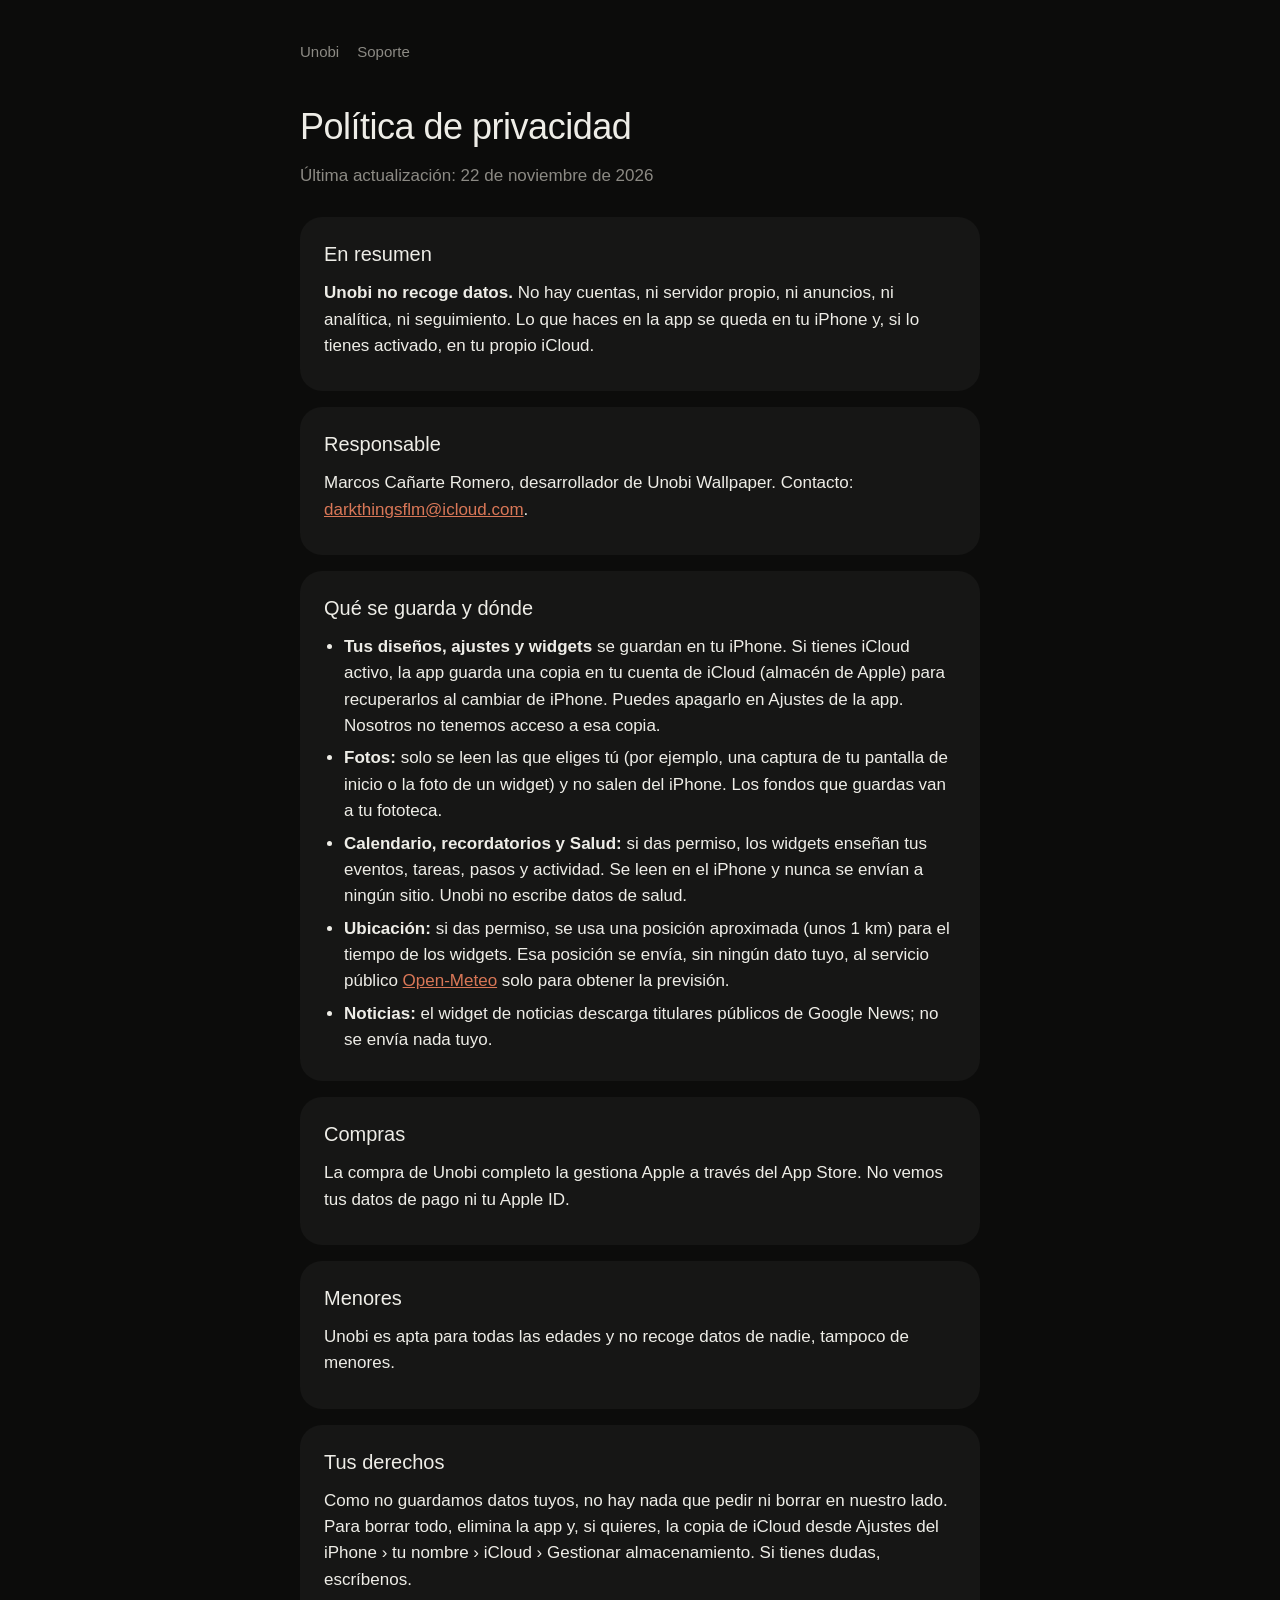
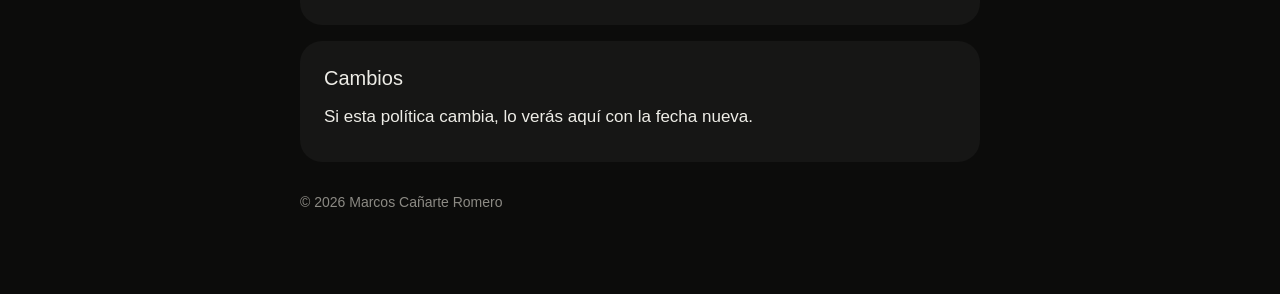
==== privacidad.html @ 91a0ce81 "Web de Unobi Wallpaper: privacidad y soporte Co-Authored-By: Claude Opus 5.5 <noreply@anthropic.com>" ====
<!doctype html><html lang="es"><head><meta charset="utf-8"><meta name="viewport" content="width=device-width,initial-scale=1"><title>Privacidad · Unobi Wallpaper</title><link rel="stylesheet" href="estilo.css"></head>
<body><main><nav><a href="index.html">Unobi</a><a href="soporte.html">Soporte</a></nav>
<h1>Política de privacidad</h1><p class="sub">Última actualización: 22 de noviembre de 2026</p>
<div class="card"><h2>En resumen</h2><p><b>Unobi no recoge datos.</b> No hay cuentas, ni servidor propio, ni anuncios, ni analítica, ni seguimiento. Lo que haces en la app se queda en tu iPhone y, si lo tienes activado, en tu propio iCloud.</p></div>
<div class="card"><h2>Responsable</h2><p>Marcos Cañarte Romero, desarrollador de Unobi Wallpaper. Contacto: <a href="mailto:darkthingsflm@icloud.com">darkthingsflm@icloud.com</a>.</p></div>
<div class="card"><h2>Qué se guarda y dónde</h2><ul>
<li><b>Tus diseños, ajustes y widgets</b> se guardan en tu iPhone. Si tienes iCloud activo, la app guarda una copia en tu cuenta de iCloud (almacén de Apple) para recuperarlos al cambiar de iPhone. Puedes apagarlo en Ajustes de la app. Nosotros no tenemos acceso a esa copia.</li>
<li><b>Fotos:</b> solo se leen las que eliges tú (por ejemplo, una captura de tu pantalla de inicio o la foto de un widget) y no salen del iPhone. Los fondos que guardas van a tu fototeca.</li>
<li><b>Calendario, recordatorios y Salud:</b> si das permiso, los widgets enseñan tus eventos, tareas, pasos y actividad. Se leen en el iPhone y nunca se envían a ningún sitio. Unobi no escribe datos de salud.</li>
<li><b>Ubicación:</b> si das permiso, se usa una posición aproximada (unos 1 km) para el tiempo de los widgets. Esa posición se envía, sin ningún dato tuyo, al servicio público <a href="https://open-meteo.com/">Open-Meteo</a> solo para obtener la previsión.</li>
<li><b>Noticias:</b> el widget de noticias descarga titulares públicos de Google News; no se envía nada tuyo.</li>
</ul></div>
<div class="card"><h2>Compras</h2><p>La compra de Unobi completo la gestiona Apple a través del App Store. No vemos tus datos de pago ni tu Apple ID.</p></div>
<div class="card"><h2>Menores</h2><p>Unobi es apta para todas las edades y no recoge datos de nadie, tampoco de menores.</p></div>
<div class="card"><h2>Tus derechos</h2><p>Como no guardamos datos tuyos, no hay nada que pedir ni borrar en nuestro lado. Para borrar todo, elimina la app y, si quieres, la copia de iCloud desde Ajustes del iPhone › tu nombre › iCloud › Gestionar almacenamiento. Si tienes dudas, escríbenos.</p></div>
<div class="card"><h2>Cambios</h2><p>Si esta política cambia, lo verás aquí con la fecha nueva.</p></div>
<footer>© 2026 Marcos Cañarte Romero</footer></main></body></html>
---- estilo.css ----
:root{--f:#0c0c0b;--t:#161615;--m:#eeede7;--g:#8c8a84;--a:#d97757}
*{box-sizing:border-box}body{margin:0;background:var(--f);color:var(--m);font:17px/1.55 "Helvetica Neue",Helvetica,Arial,sans-serif}
main{max-width:720px;margin:0 auto;padding:40px 20px 80px}nav{display:flex;gap:18px;margin-bottom:36px}nav a{color:var(--g);text-decoration:none;font-size:15px}nav a:hover{color:var(--m)}
h1{font-size:36px;font-weight:500;letter-spacing:-.5px;margin:0 0 8px}h2{font-size:20px;font-weight:500;margin:0 0 10px}.sub{color:var(--g);margin:0 0 28px}
.card{background:var(--t);border-radius:22px;padding:22px 24px;margin-bottom:16px}a{color:var(--a)}p{margin:0 0 10px}ul{margin:0;padding-left:20px}li{margin-bottom:6px}
.boton{display:inline-block;background:var(--m);color:var(--f);text-decoration:none;font-weight:600;padding:12px 22px;border-radius:999px}footer{color:var(--g);font-size:14px;margin-top:30px}
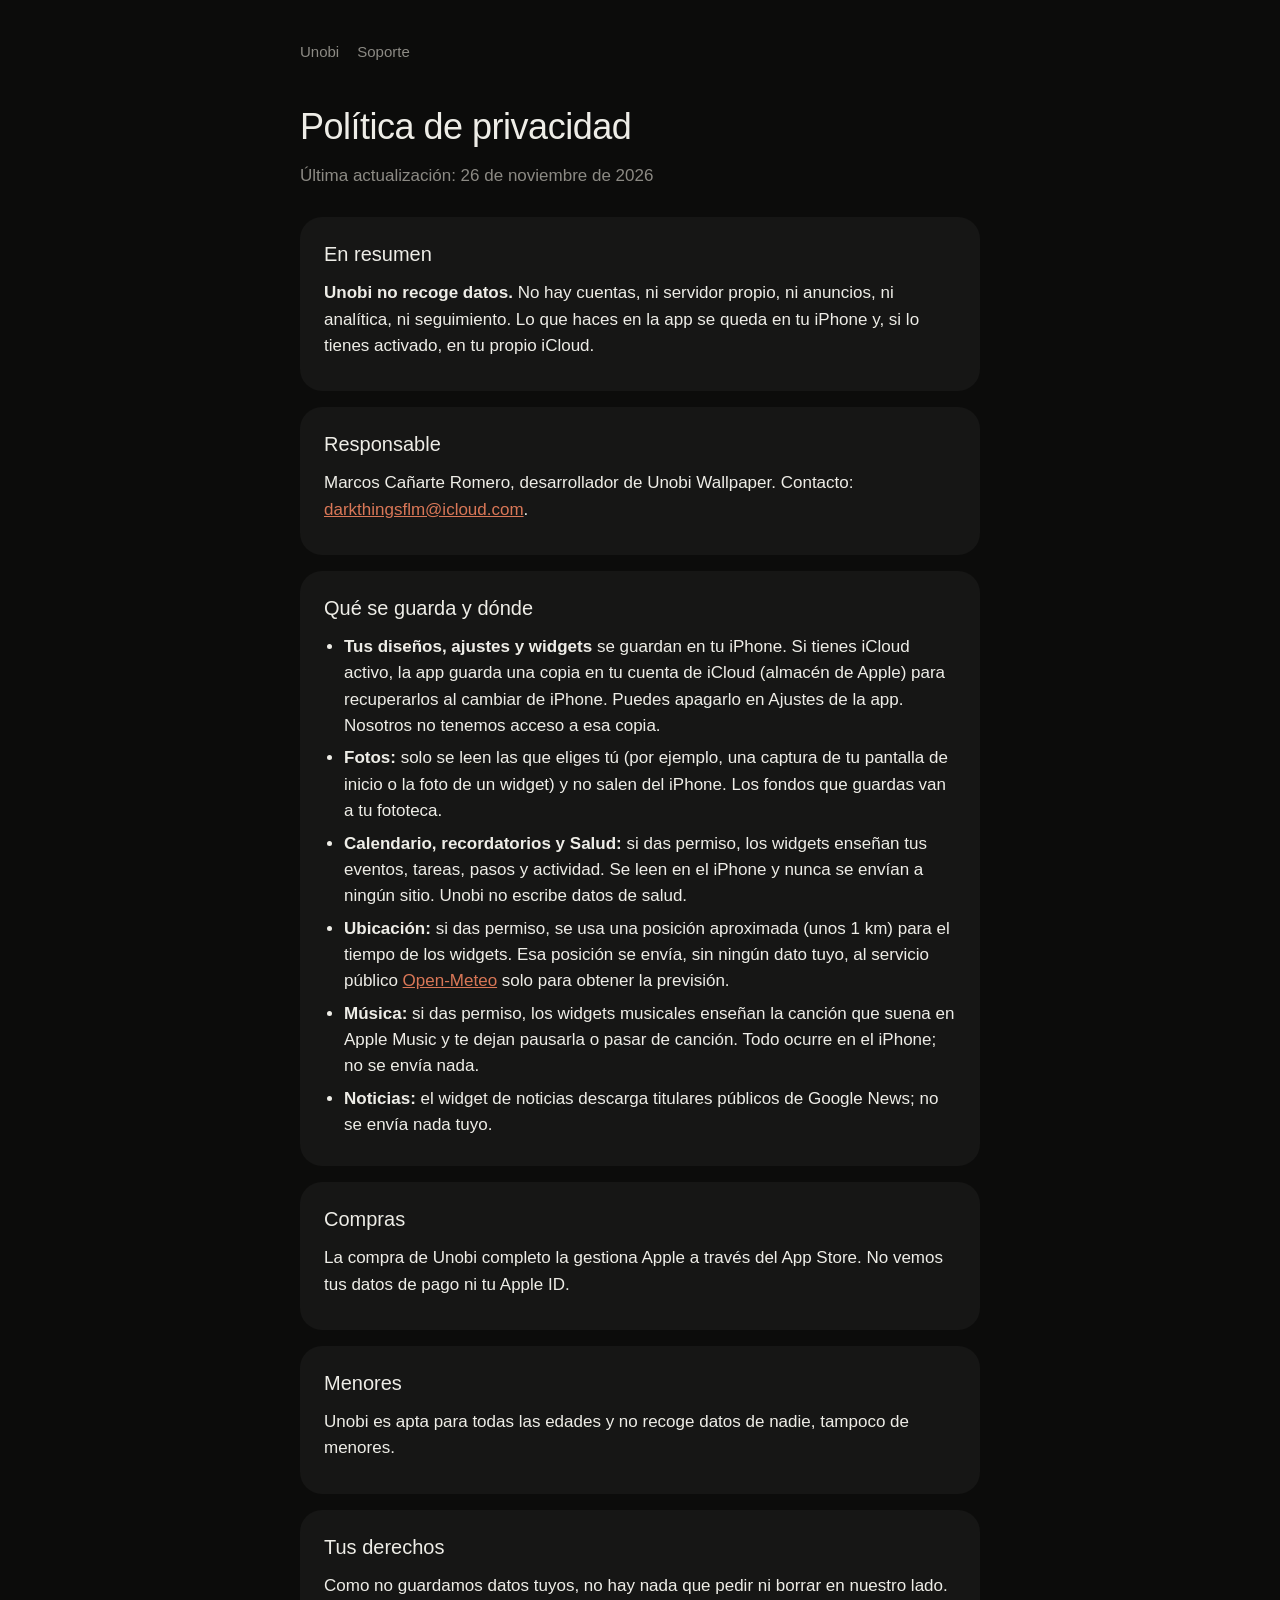
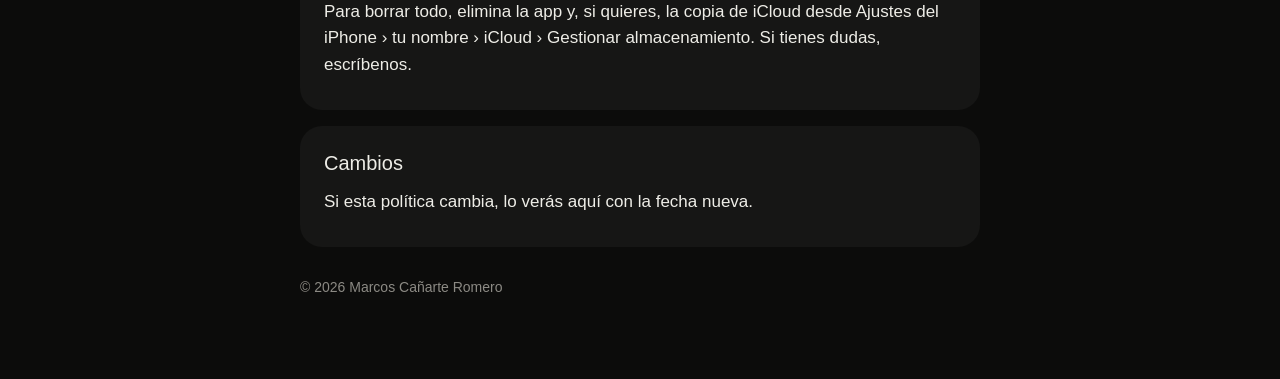
==== commit 3d4c04ae: "Privacidad: Apple Music" ====
--- a/privacidad.html
+++ b/privacidad.html
@@ -1,6 +1,6 @@
 <!doctype html><html lang="es"><head><meta charset="utf-8"><meta name="viewport" content="width=device-width,initial-scale=1"><title>Privacidad · Unobi Wallpaper</title><link rel="stylesheet" href="estilo.css"></head>
 <body><main><nav><a href="index.html">Unobi</a><a href="soporte.html">Soporte</a></nav>
-<h1>Política de privacidad</h1><p class="sub">Última actualización: 22 de noviembre de 2026</p>
+<h1>Política de privacidad</h1><p class="sub">Última actualización: 26 de noviembre de 2026</p>
 <div class="card"><h2>En resumen</h2><p><b>Unobi no recoge datos.</b> No hay cuentas, ni servidor propio, ni anuncios, ni analítica, ni seguimiento. Lo que haces en la app se queda en tu iPhone y, si lo tienes activado, en tu propio iCloud.</p></div>
 <div class="card"><h2>Responsable</h2><p>Marcos Cañarte Romero, desarrollador de Unobi Wallpaper. Contacto: <a href="mailto:darkthingsflm@icloud.com">darkthingsflm@icloud.com</a>.</p></div>
 <div class="card"><h2>Qué se guarda y dónde</h2><ul>
@@ -8,6 +8,7 @@
 <li><b>Fotos:</b> solo se leen las que eliges tú (por ejemplo, una captura de tu pantalla de inicio o la foto de un widget) y no salen del iPhone. Los fondos que guardas van a tu fototeca.</li>
 <li><b>Calendario, recordatorios y Salud:</b> si das permiso, los widgets enseñan tus eventos, tareas, pasos y actividad. Se leen en el iPhone y nunca se envían a ningún sitio. Unobi no escribe datos de salud.</li>
 <li><b>Ubicación:</b> si das permiso, se usa una posición aproximada (unos 1 km) para el tiempo de los widgets. Esa posición se envía, sin ningún dato tuyo, al servicio público <a href="https://open-meteo.com/">Open-Meteo</a> solo para obtener la previsión.</li>
+<li><b>Música:</b> si das permiso, los widgets musicales enseñan la canción que suena en Apple Music y te dejan pausarla o pasar de canción. Todo ocurre en el iPhone; no se envía nada.</li>
 <li><b>Noticias:</b> el widget de noticias descarga titulares públicos de Google News; no se envía nada tuyo.</li>
 </ul></div>
 <div class="card"><h2>Compras</h2><p>La compra de Unobi completo la gestiona Apple a través del App Store. No vemos tus datos de pago ni tu Apple ID.</p></div>
